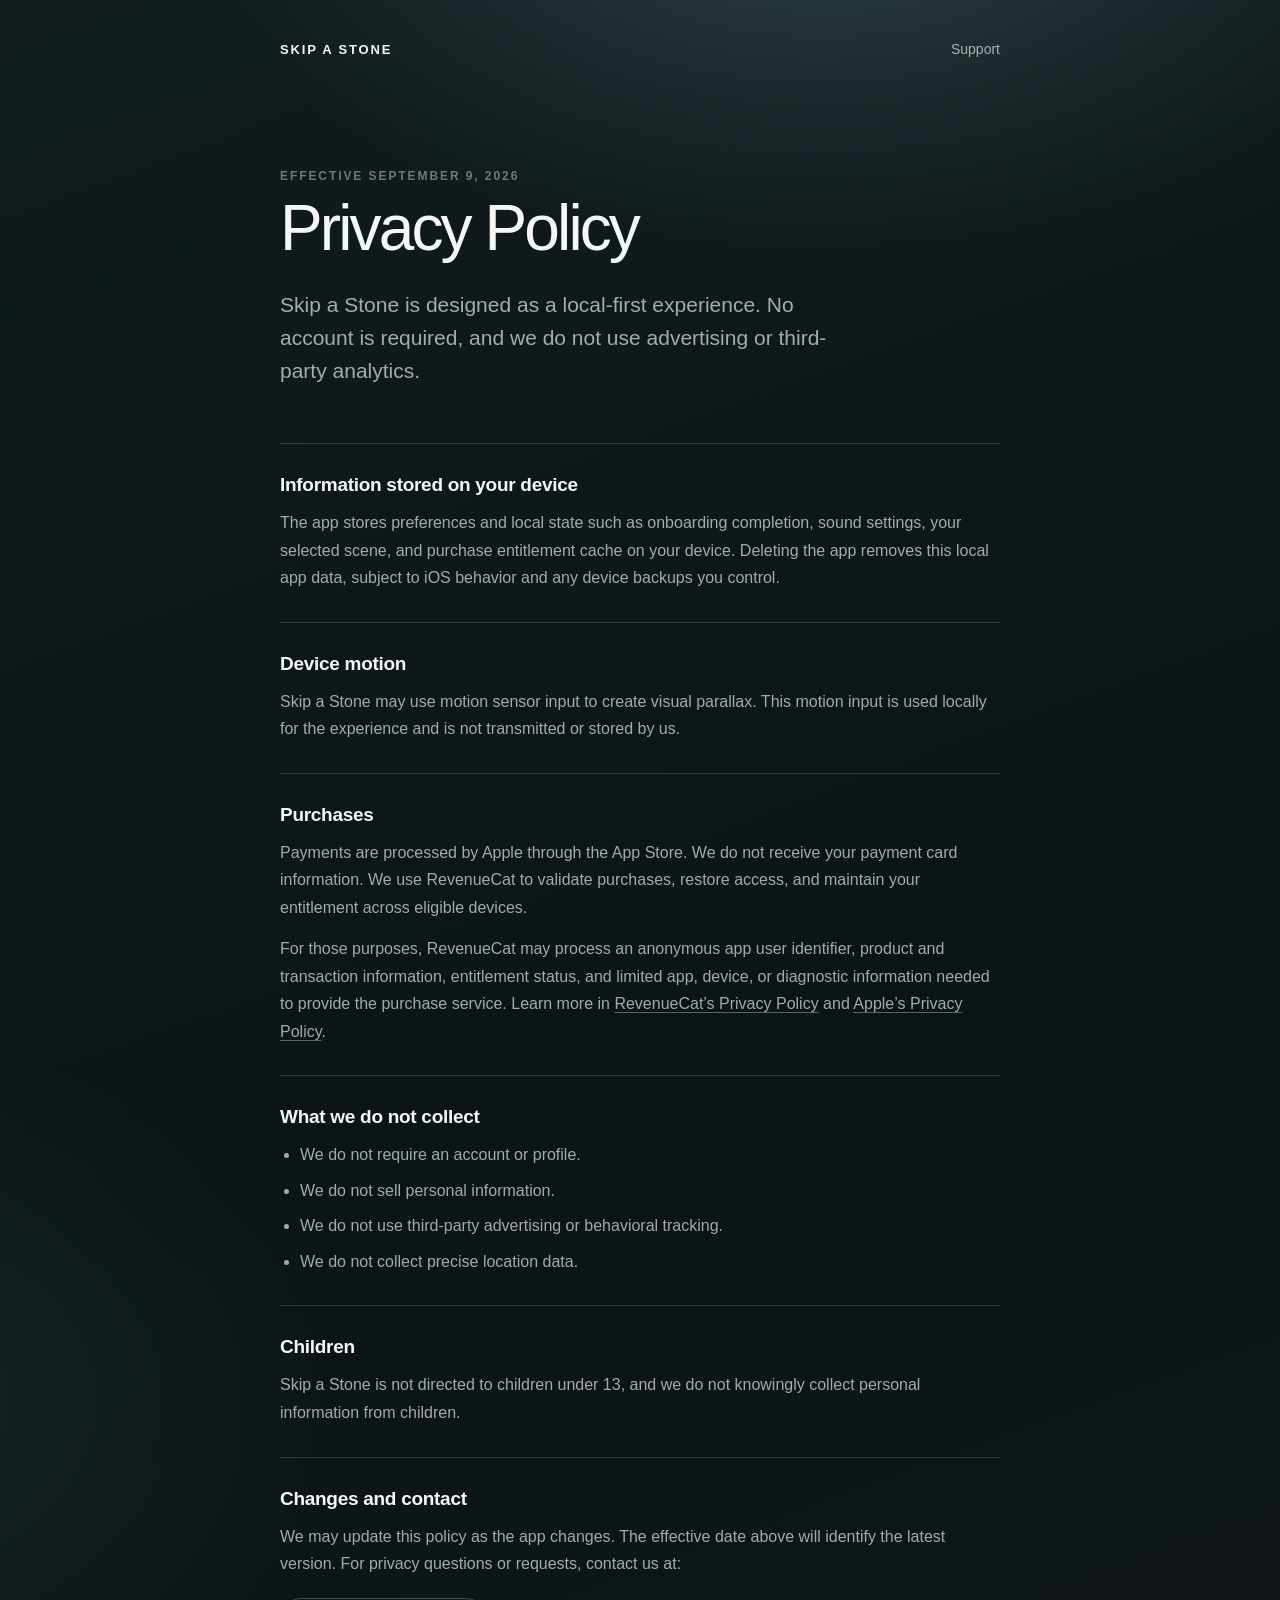
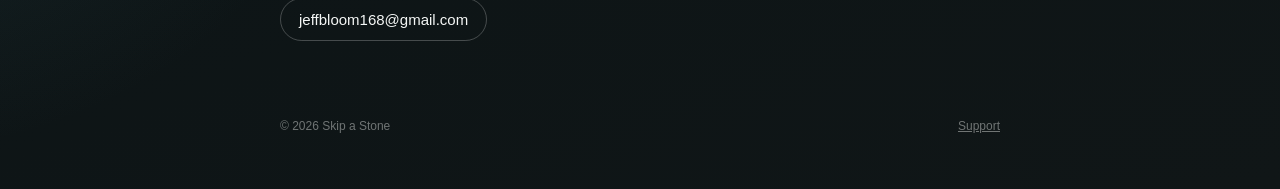
==== privacy/index.html @ 77d63cae "Publish support and privacy site" ====
<!doctype html>
<html lang="en">
<head>
  <meta charset="utf-8">
  <meta name="viewport" content="width=device-width, initial-scale=1">
  <meta name="theme-color" content="#0d1517">
  <meta name="description" content="Privacy Policy for Skip a Stone.">
  <title>Privacy Policy — Skip a Stone</title>
  <link rel="icon" href="../public/favicon.svg" type="image/svg+xml">
  <link rel="stylesheet" href="../styles.css">
</head>
<body>
  <main class="shell document">
    <nav class="nav" aria-label="Primary navigation">
      <a class="brand" href="../">Skip a Stone</a>
      <a class="nav-link" href="../support/">Support</a>
    </nav>

    <p class="eyebrow">Effective September 9, 2026</p>
    <h1>Privacy Policy</h1>
    <p class="lead">Skip a Stone is designed as a local-first experience. No account is required, and we do not use advertising or third-party analytics.</p>

    <section class="section">
      <h2>Information stored on your device</h2>
      <p>The app stores preferences and local state such as onboarding completion, sound settings, your selected scene, and purchase entitlement cache on your device. Deleting the app removes this local app data, subject to iOS behavior and any device backups you control.</p>
    </section>

    <section class="section">
      <h2>Device motion</h2>
      <p>Skip a Stone may use motion sensor input to create visual parallax. This motion input is used locally for the experience and is not transmitted or stored by us.</p>
    </section>

    <section class="section">
      <h2>Purchases</h2>
      <p>Payments are processed by Apple through the App Store. We do not receive your payment card information. We use RevenueCat to validate purchases, restore access, and maintain your entitlement across eligible devices.</p>
      <p>For those purposes, RevenueCat may process an anonymous app user identifier, product and transaction information, entitlement status, and limited app, device, or diagnostic information needed to provide the purchase service. Learn more in <a href="https://www.revenuecat.com/privacy/" rel="noopener noreferrer">RevenueCat’s Privacy Policy</a> and <a href="https://www.apple.com/legal/privacy/" rel="noopener noreferrer">Apple’s Privacy Policy</a>.</p>
    </section>

    <section class="section">
      <h2>What we do not collect</h2>
      <ul>
        <li>We do not require an account or profile.</li>
        <li>We do not sell personal information.</li>
        <li>We do not use third-party advertising or behavioral tracking.</li>
        <li>We do not collect precise location data.</li>
      </ul>
    </section>

    <section class="section">
      <h2>Children</h2>
      <p>Skip a Stone is not directed to children under 13, and we do not knowingly collect personal information from children.</p>
    </section>

    <section class="section">
      <h2>Changes and contact</h2>
      <p>We may update this policy as the app changes. The effective date above will identify the latest version. For privacy questions or requests, contact us at:</p>
      <a class="contact" href="mailto:jeffbloom168@gmail.com">jeffbloom168@gmail.com</a>
    </section>

    <footer>
      <span>© 2026 Skip a Stone</span>
      <a href="../support/">Support</a>
    </footer>
  </main>
</body>
</html>
---- styles.css ----
:root {
  color-scheme: dark;
  --ink: #f5f7f6;
  --muted: rgba(245, 247, 246, 0.66);
  --faint: rgba(245, 247, 246, 0.42);
  --line: rgba(245, 247, 246, 0.14);
  --max: 720px;
}

* { box-sizing: border-box; }

html { min-height: 100%; background: #0d1517; }

body {
  min-height: 100vh;
  margin: 0;
  color: var(--ink);
  font-family: -apple-system, BlinkMacSystemFont, "SF Pro Text", "Helvetica Neue", Arial, sans-serif;
  background:
    radial-gradient(1000px 620px at 65% -8%, rgba(113, 153, 160, 0.31), transparent 66%),
    radial-gradient(700px 520px at -12% 78%, rgba(57, 99, 103, 0.22), transparent 70%),
    linear-gradient(160deg, #111c1e 0%, #0c1416 56%, #101617 100%);
  -webkit-font-smoothing: antialiased;
}

body::before {
  content: "";
  position: fixed;
  inset: 0;
  pointer-events: none;
  opacity: 0.3;
  background-image: linear-gradient(115deg, transparent 0 48%, rgba(255,255,255,.025) 49%, transparent 50% 100%);
  background-size: 34px 34px;
  mask-image: linear-gradient(to bottom, black, transparent 62%);
}

a { color: inherit; }

.shell {
  width: min(calc(100% - 40px), var(--max));
  margin: 0 auto;
  padding: 28px 0 56px;
}

.nav {
  display: flex;
  align-items: center;
  justify-content: space-between;
  min-height: 42px;
  margin-bottom: clamp(52px, 11vh, 112px);
}

.brand {
  font-size: 13px;
  font-weight: 650;
  letter-spacing: 0.14em;
  text-decoration: none;
  text-transform: uppercase;
}

.nav-link {
  color: var(--muted);
  font-size: 14px;
  text-decoration: none;
  transition: color 160ms ease;
}

.nav-link:hover, .nav-link:focus-visible { color: var(--ink); }

.eyebrow {
  margin: 0 0 14px;
  color: var(--faint);
  font-size: 12px;
  font-weight: 600;
  letter-spacing: 0.16em;
  text-transform: uppercase;
}

h1 {
  max-width: 640px;
  margin: 0;
  font-size: clamp(42px, 9vw, 72px);
  font-weight: 250;
  letter-spacing: -0.045em;
  line-height: 0.98;
}

.lead {
  max-width: 590px;
  margin: 28px 0 0;
  color: var(--muted);
  font-size: clamp(18px, 3vw, 21px);
  line-height: 1.58;
}

.links {
  display: grid;
  grid-template-columns: repeat(2, minmax(0, 1fr));
  gap: 12px;
  margin-top: 48px;
}

.link-card {
  min-height: 150px;
  padding: 24px;
  border: 1px solid var(--line);
  border-radius: 22px;
  background: linear-gradient(145deg, rgba(255,255,255,.075), rgba(255,255,255,.025));
  text-decoration: none;
  backdrop-filter: blur(18px);
  transition: transform 180ms ease, border-color 180ms ease, background 180ms ease;
}

.link-card:hover, .link-card:focus-visible {
  transform: translateY(-2px);
  border-color: rgba(245,247,246,.28);
  background: linear-gradient(145deg, rgba(255,255,255,.105), rgba(255,255,255,.035));
}

.link-card span { display: block; }
.link-title { font-size: 20px; letter-spacing: -0.02em; }
.link-copy { margin-top: 38px; color: var(--faint); font-size: 14px; line-height: 1.45; }

.document h1 { font-size: clamp(40px, 8vw, 64px); }
.document .lead { margin-bottom: 56px; }

.section {
  padding: 30px 0;
  border-top: 1px solid var(--line);
}

.section h2 {
  margin: 0 0 13px;
  font-size: 19px;
  font-weight: 570;
  letter-spacing: -0.015em;
}

.section p, .section li {
  color: var(--muted);
  font-size: 16px;
  line-height: 1.72;
}

.section p { margin: 0; }
.section p + p { margin-top: 14px; }
.section ul { margin: 0; padding-left: 20px; }
.section li + li { margin-top: 8px; }
.section a { text-decoration-color: rgba(245,247,246,.35); text-underline-offset: 3px; }

.contact {
  display: inline-flex;
  align-items: center;
  margin-top: 20px;
  padding: 12px 18px;
  border: 1px solid rgba(245,247,246,.24);
  border-radius: 999px;
  color: var(--ink);
  font-size: 15px;
  text-decoration: none;
}

.contact:hover, .contact:focus-visible { background: rgba(255,255,255,.08); }

footer {
  display: flex;
  justify-content: space-between;
  gap: 20px;
  padding-top: 48px;
  color: var(--faint);
  font-size: 12px;
}

@media (max-width: 560px) {
  .shell { width: min(calc(100% - 32px), var(--max)); padding-top: 18px; }
  .nav { margin-bottom: 54px; }
  .links { grid-template-columns: 1fr; }
  .link-card { min-height: 128px; }
  .link-copy { margin-top: 24px; }
  footer { flex-direction: column; }
}

@media (prefers-reduced-motion: reduce) {
  *, *::before, *::after { scroll-behavior: auto !important; transition: none !important; }
}
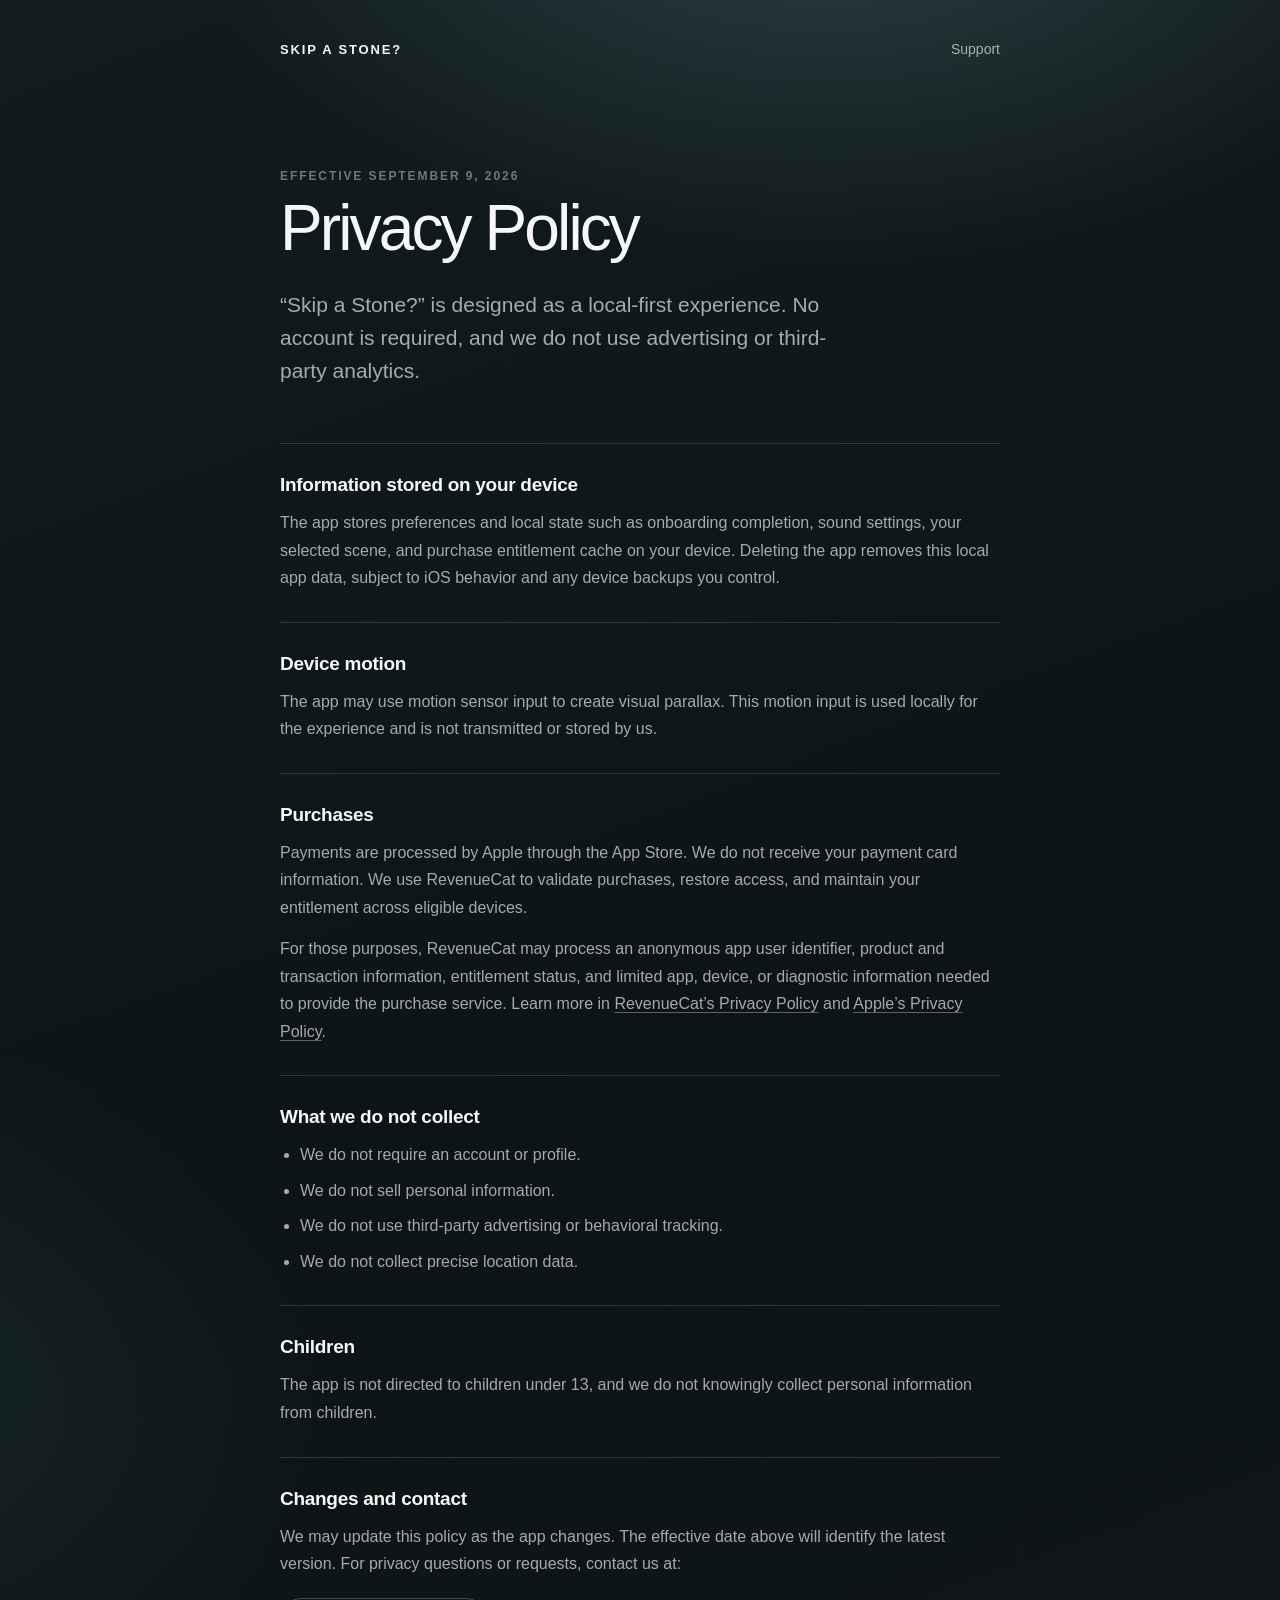
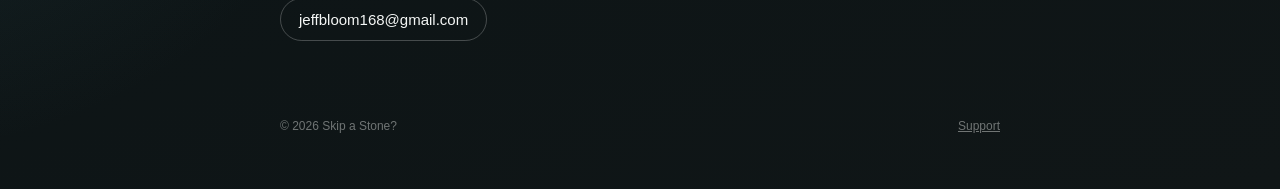
==== commit 35f2ba7e: "Align support site with final app name" ====
--- a/privacy/index.html
+++ b/privacy/index.html
@@ -4,21 +4,21 @@
   <meta charset="utf-8">
   <meta name="viewport" content="width=device-width, initial-scale=1">
   <meta name="theme-color" content="#0d1517">
-  <meta name="description" content="Privacy Policy for Skip a Stone.">
-  <title>Privacy Policy — Skip a Stone</title>
+  <meta name="description" content="Privacy Policy for Skip a Stone?">
+  <title>Privacy Policy — Skip a Stone?</title>
   <link rel="icon" href="../public/favicon.svg" type="image/svg+xml">
   <link rel="stylesheet" href="../styles.css">
 </head>
 <body>
   <main class="shell document">
     <nav class="nav" aria-label="Primary navigation">
-      <a class="brand" href="../">Skip a Stone</a>
+      <a class="brand" href="../">Skip a Stone?</a>
       <a class="nav-link" href="../support/">Support</a>
     </nav>
 
     <p class="eyebrow">Effective September 9, 2026</p>
     <h1>Privacy Policy</h1>
-    <p class="lead">Skip a Stone is designed as a local-first experience. No account is required, and we do not use advertising or third-party analytics.</p>
+    <p class="lead">“Skip a Stone?” is designed as a local-first experience. No account is required, and we do not use advertising or third-party analytics.</p>
 
     <section class="section">
       <h2>Information stored on your device</h2>
@@ -27,7 +27,7 @@
 
     <section class="section">
       <h2>Device motion</h2>
-      <p>Skip a Stone may use motion sensor input to create visual parallax. This motion input is used locally for the experience and is not transmitted or stored by us.</p>
+      <p>The app may use motion sensor input to create visual parallax. This motion input is used locally for the experience and is not transmitted or stored by us.</p>
     </section>
 
     <section class="section">
@@ -48,7 +48,7 @@
 
     <section class="section">
       <h2>Children</h2>
-      <p>Skip a Stone is not directed to children under 13, and we do not knowingly collect personal information from children.</p>
+      <p>The app is not directed to children under 13, and we do not knowingly collect personal information from children.</p>
     </section>
 
     <section class="section">
@@ -58,7 +58,7 @@
     </section>
 
     <footer>
-      <span>© 2026 Skip a Stone</span>
+      <span>© 2026 Skip a Stone?</span>
       <a href="../support/">Support</a>
     </footer>
   </main>
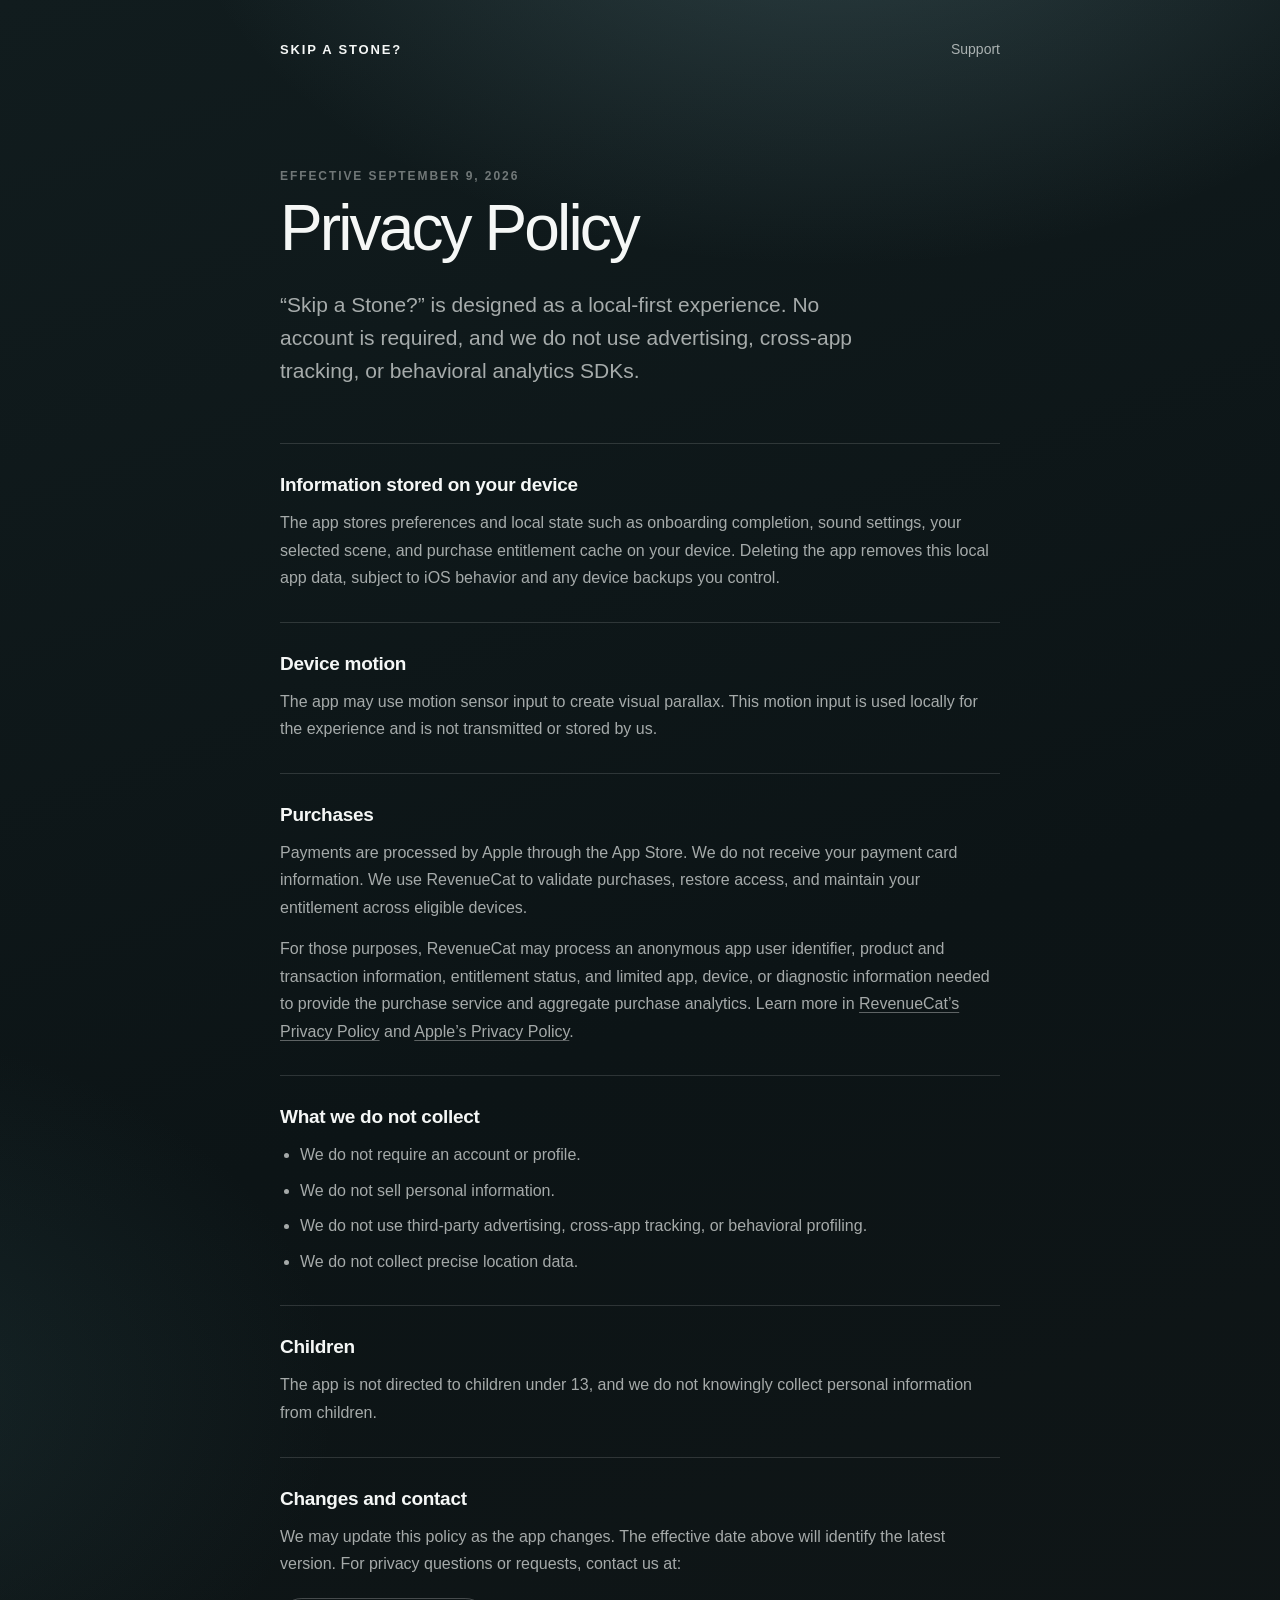
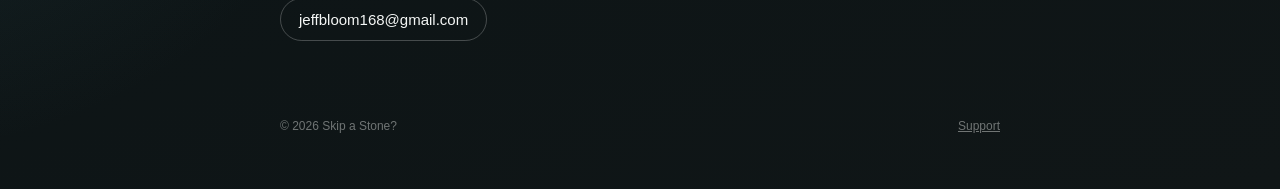
==== commit 767ca6cf: "Clarify RevenueCat privacy disclosure" ====
--- a/privacy/index.html
+++ b/privacy/index.html
@@ -18,7 +18,7 @@
 
     <p class="eyebrow">Effective September 9, 2026</p>
     <h1>Privacy Policy</h1>
-    <p class="lead">“Skip a Stone?” is designed as a local-first experience. No account is required, and we do not use advertising or third-party analytics.</p>
+    <p class="lead">“Skip a Stone?” is designed as a local-first experience. No account is required, and we do not use advertising, cross-app tracking, or behavioral analytics SDKs.</p>
 
     <section class="section">
       <h2>Information stored on your device</h2>
@@ -33,7 +33,7 @@
     <section class="section">
       <h2>Purchases</h2>
       <p>Payments are processed by Apple through the App Store. We do not receive your payment card information. We use RevenueCat to validate purchases, restore access, and maintain your entitlement across eligible devices.</p>
-      <p>For those purposes, RevenueCat may process an anonymous app user identifier, product and transaction information, entitlement status, and limited app, device, or diagnostic information needed to provide the purchase service. Learn more in <a href="https://www.revenuecat.com/privacy/" rel="noopener noreferrer">RevenueCat’s Privacy Policy</a> and <a href="https://www.apple.com/legal/privacy/" rel="noopener noreferrer">Apple’s Privacy Policy</a>.</p>
+      <p>For those purposes, RevenueCat may process an anonymous app user identifier, product and transaction information, entitlement status, and limited app, device, or diagnostic information needed to provide the purchase service and aggregate purchase analytics. Learn more in <a href="https://www.revenuecat.com/privacy/" rel="noopener noreferrer">RevenueCat’s Privacy Policy</a> and <a href="https://www.apple.com/legal/privacy/" rel="noopener noreferrer">Apple’s Privacy Policy</a>.</p>
     </section>
 
     <section class="section">
@@ -41,7 +41,7 @@
       <ul>
         <li>We do not require an account or profile.</li>
         <li>We do not sell personal information.</li>
-        <li>We do not use third-party advertising or behavioral tracking.</li>
+        <li>We do not use third-party advertising, cross-app tracking, or behavioral profiling.</li>
         <li>We do not collect precise location data.</li>
       </ul>
     </section>
